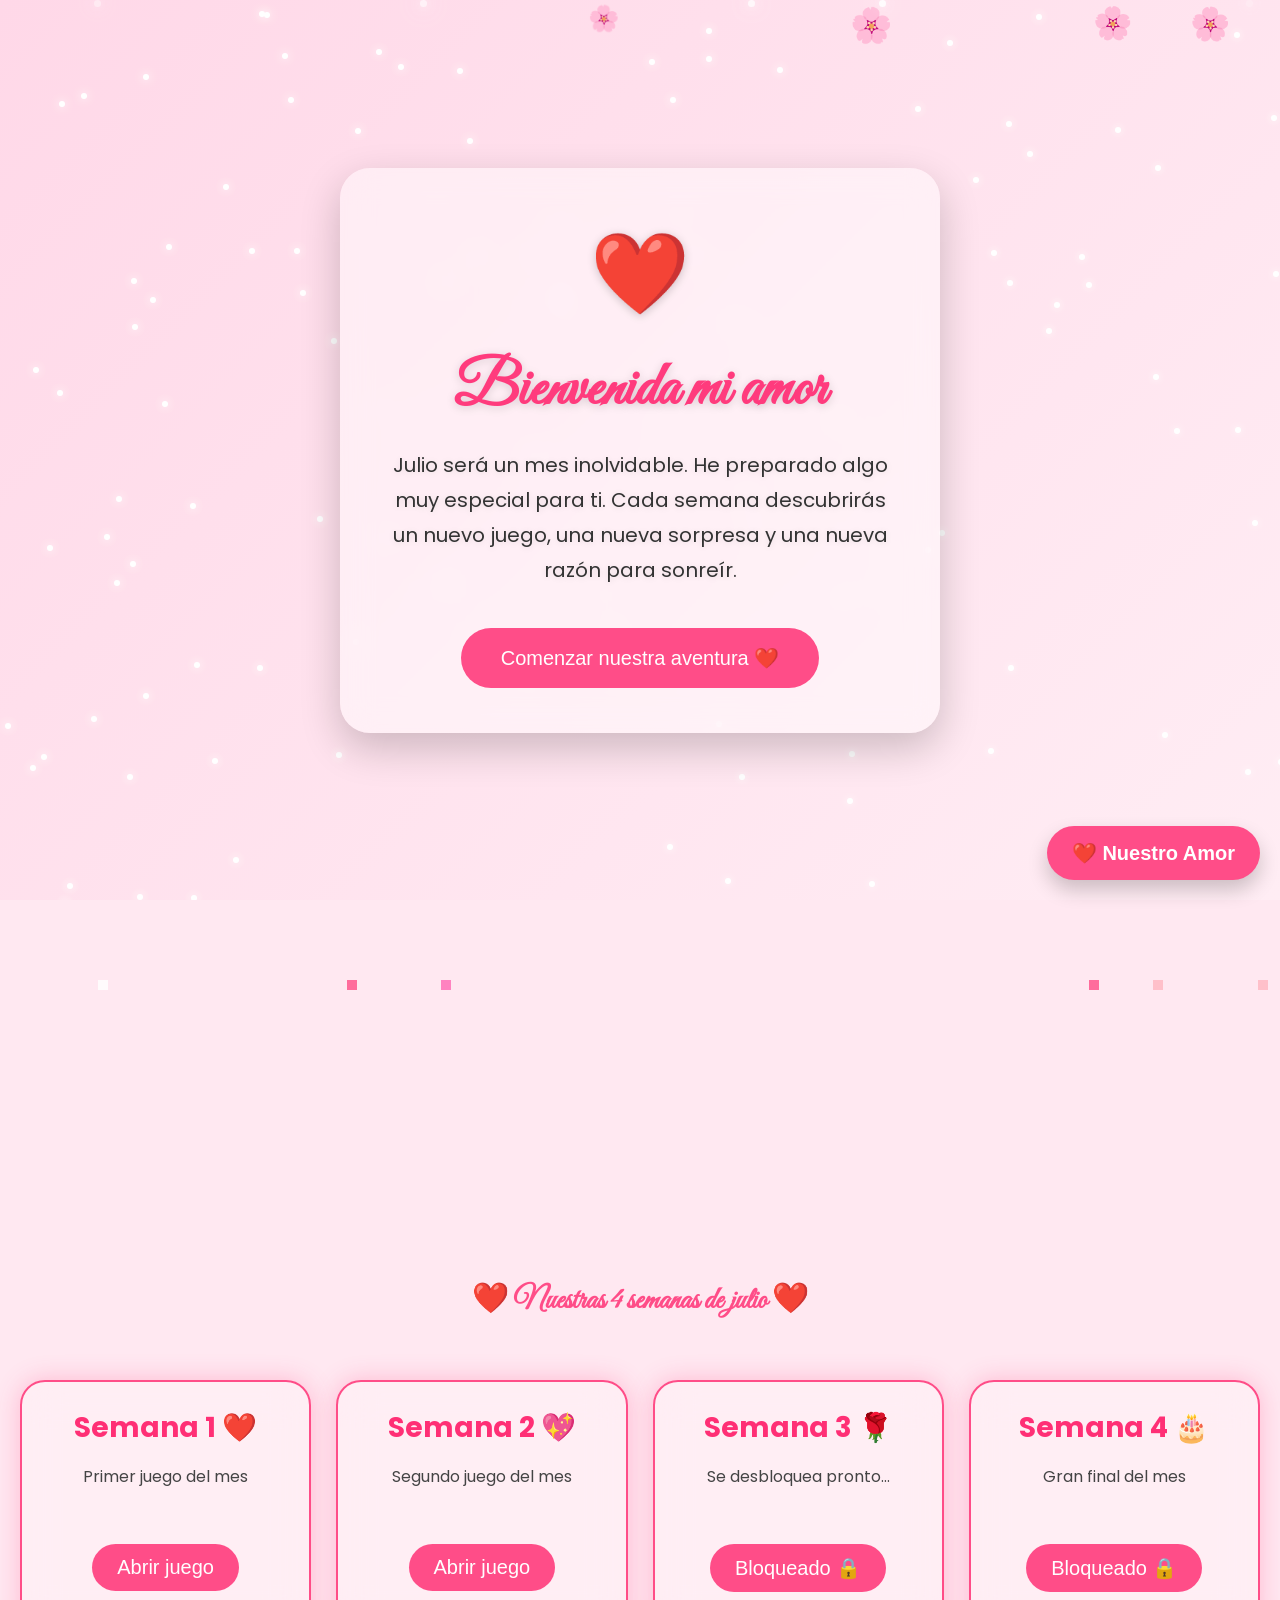
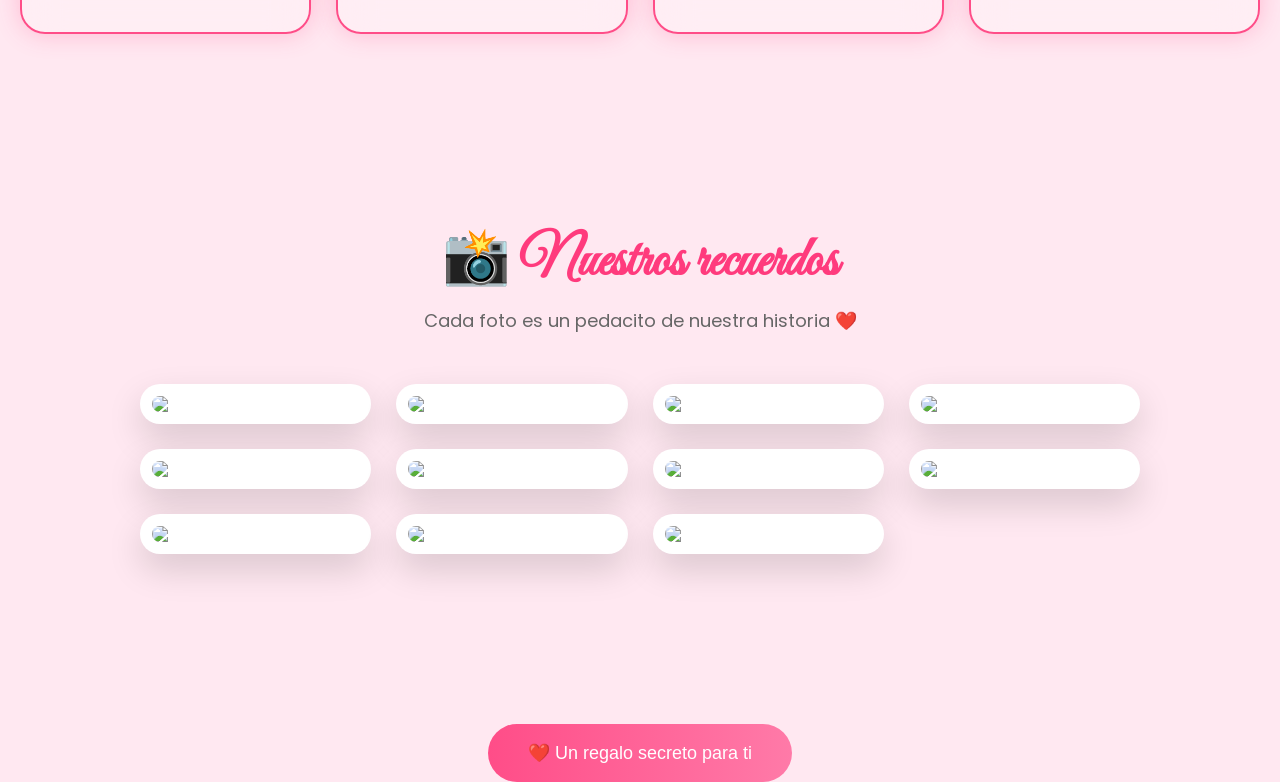
==== index.html @ 43de33d1 "Update index.html" ====
<!DOCTYPE html>
<html lang="es">

<head>

<meta charset="UTF-8">

<meta name="viewport" content="width=device-width, initial-scale=1.0">

<title>Julio ❤️</title>

<link rel="preconnect" href="https://fonts.googleapis.com">

<link href="https://fonts.googleapis.com/css2?family=Great+Vibes&family=Poppins:wght@300;400;600;700&display=swap" rel="stylesheet">

<link rel="stylesheet" href="style.css">

</head>

<body>

<audio id="music" preload="auto" loop>
    <source src="./Soloparati.mp3" type="audio/mpeg">
</audio>

<div id="welcome">
<div id="background">
    <div class="gradient"></div>
    <div id="stars"></div>
    <div id="petals"></div>
    <div id="sparkles"></div>
</div>

<div class="glass">

<h1>❤️</h1>

<h2>Bienvenida mi amor</h2>

<p>

Julio será un mes inolvidable.

He preparado algo muy especial para ti.

Cada semana descubrirás un nuevo juego,

una nueva sorpresa

y una nueva razón para sonreír.

</p>

<button id="start">

Comenzar nuestra aventura ❤️

</button>

</div>

</div>

<div id="main">

<div id="particles"></div>

<h1 class="title">
    <BR>&nbsp</BR>
    <BR>&nbsp</BR>

Julio,

el mes de la mujer que más amo ❤️

</h1>

<p class="subtitle">

<!-- CONTADOR -->
<section id="countdown-section">

    <h2 class="count-title">
        Falta muy poco para celebrar el día
        en que nació el amor de mi vida ❤️
    </h2>

    <div id="countdown">

        <div class="time-card">
            <span id="days">00</span>
            <small>Días</small>
        </div>

        <div class="time-card">
            <span id="hours">00</span>
            <small>Horas</small>
        </div>

        <div class="time-card">
            <span id="minutes">00</span>
            <small>Minutos</small>
        </div>

        <div class="time-card">
            <span id="seconds">00</span>
            <small>Segundos</small>
        </div>

    </div>

    <div class="progress-container">

        <div id="progress-bar"></div>

    </div>

    <p id="progress-text"></p>

    <h2 id="birthday-message"></h2>

</section>





Porque el universo fue más bonito

desde el día que llegaste a él.

</p>
<BR>&nbsp</BR>

<BR>&nbsp</BR>


</div>
<BR>&nbsp</BR>
    <BR>&nbsp</BR>
    <BR>&nbsp</BR>
    <BR>&nbsp</BR>
<BR>&nbsp</BR>
<BR>&nbsp</BR>

<section id="weeks">

<h2 class="section-title">❤️ Nuestras 4 semanas de julio ❤️</h2>

<div class="weeks-container">

<!-- Semana 1 -->
<div class="week-card unlocked" id="week1">

<h3>Semana 1 ❤️</h3>

<p>Primer juego del mes</p>

<button onclick="window.location.href='JUEGO1.HTML'">Abrir juego</button>

<div class="reward" id="reward1"></div>

</div>

<!-- Semana 2 -->
<div class="week-card unlocked" id="week2">

<h3>Semana 2 💖</h3>

<p>Segundo juego del mes</p>

<button onclick="window.location.href='JUEGO2.HTML'">Abrir juego</button>

<div class="reward" id="reward2"></div>

</div>

<!-- Semana 3 -->
<div class="week-card locked" id="week3">

<h3>Semana 3 🌹</h3>

<p>Se desbloquea pronto...</p>

<button disabled>Bloqueado 🔒</button>

<div class="reward" id="reward3"></div>

</div>

<!-- Semana 4 -->
<div class="week-card locked" id="week4">

<h3>Semana 4 🎂</h3>

<p>Gran final del mes</p>

<button disabled>Bloqueado 🔒</button>

<div class="reward" id="reward4"></div>

</div>

</div>

</section>

<section id="gallery">

    <h2 class="gallery-title">
        📸 Nuestros recuerdos
    </h2>

    <p class="gallery-subtitle">
        Cada foto es un pedacito de nuestra historia ❤️
    </p>

    <div class="gallery-grid">

        <div class="photo">
            <img src="https://github.com/aromq90-max/carta/blob/main/5.jpeg?raw=true">
        </div>

        <div class="photo">
            <img src="https://github.com/aromq90-max/carta/blob/main/4.jpeg?raw=true">
        </div>

        <div class="photo">
            <img src="https://github.com/aromq90-max/carta/blob/main/1.jpeg?raw=true">
        </div>

        <div class="photo">
            <img src="https://github.com/aromq90-max/carta/blob/main/3.jpeg?raw=true">
        </div>

        <div class="photo">
            <img src="https://github.com/aromq90-max/carta/blob/main/6.jpeg?raw=true">
        </div>

        <div class="photo">
            <img src="https://github.com/aromq90-max/carta/blob/main/7.jpeg?raw=true">
        </div>
        <div class="photo">
            <img src="https://github.com/aromq90-max/carta/blob/main/8.jpeg?raw=true">
        </div>
        <div class="photo">
            <img src="https://github.com/aromq90-max/carta/blob/main/9.jpeg?raw=true">
        </div>
        <div class="photo">
            <img src="https://github.com/aromq90-max/carta/blob/main/10.jpeg?raw=true">
        </div>
        <div class="photo">
            <img src="https://github.com/aromq90-max/carta/blob/main/11.jpeg?raw=true">
        </div>
        <div class="photo">
            <img src="https://github.com/aromq90-max/carta/blob/main/12.jpeg?raw=true">
        </div>

    </div>

</section>

<!-- BOTÓN SECRETO -->
<div id="secret-section">

    <button id="openReasons">
        ❤️ Un regalo secreto para ti
    </button>

</div>

<!-- PANEL OCULTO -->
<div id="reasons-panel">

    <div class="reasons-box">

        <h2>💖 25 razones por las que te amo</h2>

        <div id="reasons-list"></div>

        <button id="closeReasons">Cerrar ❤️</button>

    </div>

</div>


<script src="script.js"></script>

<canvas id="fireworks"></canvas>
<div id="confetti-container"></div>

<button id="secret-btn">❤️ Nuestro Amor</button>

<!-- ELEMENTOS SECRETOS -->
<div id="magic-layer"></div>

<div id="secret-message"></div>


</body>

<script src="countdown.js"></script>
<script src="effects.js"></script>
<script src="letter.js"></script>
<script src="reasons.js"></script>
<script src="fireworks.js"></script>
<script src="confetti.js"></script>
<script src="magic.js"></script>

</html>
---- style.css ----
*{

margin:0;

padding:0;

box-sizing:border-box;

}

body{

background:linear-gradient(135deg,#ffdde8,#fff6fa);

font-family:Poppins,sans-serif;

overflow:hidden;

height:100vh;

}

#welcome{

position:absolute;

width:100%;

height:100%;

display:flex;

justify-content:center;

align-items:center;

background:linear-gradient(135deg,#ff8fb7,#ffc6da);

transition:1.5s;

z-index:999;

}

.glass{

width:600px;

max-width:90%;

padding:45px;

border-radius:30px;

background:rgba(255,255,255,.45);

backdrop-filter:blur(15px);

text-align:center;

box-shadow:0 15px 40px rgba(0,0,0,.2);

}

.glass h1{
    font-size:80px;
    color:#ff3b7d;
    text-shadow: 0 2px 10px rgba(0,0,0,.2);
}

.glass h2{
    font-family:Great Vibes;
    font-size:60px;
    color:#ff3b7d;
    margin:20px;
    text-shadow: 0 2px 10px rgba(0,0,0,.15);
}

.glass p{
    font-size:20px;
    color:#333;
    line-height:35px;
    text-shadow: 0 1px 6px rgba(0,0,0,.1);
}

button{

margin-top:40px;

padding:18px 40px;

border:none;

border-radius:50px;

font-size:20px;

background:#ff4d88;

color:white;

cursor:pointer;

transition:.4s;

}

button:hover{

transform:scale(1.05);

background:#ff1f6b;

}

#main{

opacity:0;

transition:2s;

height:100vh;

display:flex;

justify-content:center;

align-items:center;

flex-direction:column;

}

.title{

font-family:Great Vibes;

font-size:80px;

color:#ff3b7d;

text-align:center;

}

.subtitle{

margin-top:25px;

font-size:24px;

color:#555;

text-align:center;

}

.heart{

position:absolute;

font-size:25px;

animation:float linear infinite;

opacity:.7;

}

@keyframes float{

0%{

transform:translateY(100vh);

}

100%{

transform:translateY(-120vh);

}

}

/*=========================
      CONTADOR
==========================*/

#countdown-section{

margin-top:60px;

display:flex;

flex-direction:column;

align-items:center;

}

.count-title{

font-size:26px;

margin-bottom:35px;

color:#ff4d88;

text-align:center;

}

#countdown{

display:flex;

gap:20px;

flex-wrap:wrap;

justify-content:center;

}

.time-card{

width:150px;

height:150px;

background:rgba(255,255,255,.45);

backdrop-filter:blur(15px);

border-radius:25px;

display:flex;

flex-direction:column;

justify-content:center;

align-items:center;

box-shadow:0 15px 35px rgba(0,0,0,.15);

transition:.4s;

}

.time-card:hover{

transform:translateY(-8px);

}

.time-card span{

font-size:55px;

font-weight:bold;

color:#ff3b7d;

}

.time-card small{

font-size:22px;

margin-top:10px;

color:#555;

}

.progress-container{

margin-top:45px;

width:80%;

max-width:650px;

height:22px;

background:#ffd6e5;

border-radius:50px;

overflow:hidden;

}

#progress-bar{

width:0%;

height:100%;

background:linear-gradient(90deg,#ff4d88,#ff8ab6);

transition:1s;

}

#progress-text{

margin-top:20px;

font-size:18px;

color:#555;

text-align:center;

}

#birthday-message{

margin-top:40px;

font-family:"Great Vibes",cursive;

font-size:65px;

color:#ff3b7d;

text-align:center;

animation:pulse 2s infinite;

display:none;

}

@keyframes pulse{

0%{

transform:scale(1);

}

50%{

transform:scale(1.05);

}

100%{

transform:scale(1);

}

}

/*==========================
      FONDO ANIMADO
==========================*/

/*==========================
FONDO ANIMADO
==========================*/

body{
    margin:0;
    overflow-x:hidden;
    overflow-y:auto;
    background:#ffe8f1;
}

#background{

position:fixed;

top:0;
left:0;

width:100%;
height:100%;

z-index:-1;

overflow:hidden;

background:linear-gradient(
135deg,
#ffd8e8,
#fff4f8,
#ffe1ec,
#fff8fb
);

background-size:400% 400%;

animation:fondo 18s ease infinite;

}

@keyframes fondo{

0%{background-position:0% 50%;}

50%{background-position:100% 50%;}

100%{background-position:0% 50%;}

}

/*==========================
        ESTRELLAS
==========================*/

.star{

position:absolute;

width:6px;
height:6px;

background:white;

border-radius:50%;

box-shadow:

0 0 8px white,

0 0 20px white;

animation:twinkle 2s infinite alternate;

}

@keyframes twinkle{

0%{

opacity:.2;

transform:scale(.5);

}

100%{

opacity:1;

transform:scale(1.5);

}

}
/*==========================
      PÉTALOS
==========================*/

.petal{

position:absolute;

font-size:26px;

pointer-events:none;

animation-name:fall;

animation-timing-function:linear;

}

@keyframes fall{

0%{

transform:translateY(-10vh) rotate(0deg);

opacity:1;

}

100%{

transform:translateY(110vh) rotate(360deg);

opacity:.4;

}

}

/*==========================
      PARTÍCULAS
==========================*/

.spark{

position:absolute;

width:7px;

height:7px;

background:white;

border-radius:50%;

box-shadow:

0 0 10px white,

0 0 25px white,

0 0 40px pink;

opacity:.7;

}

/*==========================
      SEMANAS
==========================*/

.section-title{

text-align:center;

font-size:40px;

margin-top:80px;

color:#ff3b7d;

font-family:"Great Vibes",cursive;

}

.weeks-container{

display:grid;

grid-template-columns:repeat(auto-fit,minmax(250px,1fr));

gap:25px;

margin-top:40px;

padding:20px;

}

.week-card{

background:rgba(255,255,255,.25);

backdrop-filter:blur(20px);

border-radius:25px;

padding:25px;

text-align:center;

box-shadow:0 15px 35px rgba(0,0,0,.15);

transition:.4s;

position:relative;

overflow:hidden;

}

.week-card:hover{

transform:translateY(-10px) scale(1.03);

}

.week-card h3{

color:#ff2f75;

font-size:28px;

}

.week-card p{

color:#444;

margin:15px 0;

}

.week-card button{

padding:12px 25px;

border:none;

border-radius:30px;

background:#ff4d88;

color:white;

cursor:pointer;

transition:.3s;

}

.week-card button:hover{

background:#ff1f6b;

transform:scale(1.05);

}

.week-card.locked{

opacity:.5;

filter:blur(1px);

}

.week-card.unlocked{

border:2px solid #ff4d88;

box-shadow:0 0 25px rgba(255,77,136,.3);

}

.reward{

margin-top:15px;

font-weight:bold;

color:#d63384;

font-size:18px;

}

#letter-section{

margin-top:80px;

text-align:center;

}

.section-title{

font-size:30px;

color:#ff4d88;

margin-bottom:30px;

}

#envelope{

width:220px;

height:150px;

margin:auto;

background:#ff4d88;

border-radius:15px;

position:relative;

cursor:pointer;

transition:.4s;

box-shadow:0 15px 30px rgba(0,0,0,.2);

}

#envelope:hover{

transform:scale(1.05);

}

#envelope .front{

position:absolute;

width:100%;

height:100%;

display:flex;

justify-content:center;

align-items:center;

color:white;

font-size:18px;

}

#letter{

display:none;

margin-top:30px;

padding:30px;

max-width:700px;

margin-left:auto;

margin-right:auto;

background:rgba(255,255,255,.7);

backdrop-filter:blur(10px);

border-radius:20px;

box-shadow:0 10px 30px rgba(0,0,0,.15);

font-size:20px;

line-height:1.8;

color:#444;

text-align:left;

}
/* =========================
      GALERÍA ROMÁNTICA
========================= */

#gallery{

margin-top:120px;

text-align:center;

padding:50px 20px;

}

.gallery-title{

font-size:55px;

font-family:"Great Vibes",cursive;

color:#ff3b7d;

}

.gallery-subtitle{

margin-top:10px;

font-size:18px;

color:#666;

}

.gallery-grid{

margin-top:50px;

display:grid;

grid-template-columns:repeat(auto-fit,minmax(200px,1fr));

gap:25px;

max-width:1000px;

margin-left:auto;

margin-right:auto;

}

.photo{

background:white;

padding:12px;

border-radius:20px;

box-shadow:0 15px 35px rgba(0,0,0,.15);

transition:0.4s;

cursor:pointer;

position:relative;

}

.photo img{

width:100%;

border-radius:15px;

display:block;

}

.photo:hover{

transform:scale(1.05) rotate(-1deg);

box-shadow:0 20px 50px rgba(255,59,125,.3);

}
/*=========================
   BOTÓN SECRETO
==========================*/

#secret-section{
    margin-top:80px;
    display:flex;
    justify-content:center;
}

#openReasons{
    background:linear-gradient(90deg,#ff4d88,#ff7aa8);
    font-size:18px;
}

/*=========================
   PANEL OCULTO
==========================*/

#reasons-panel{
    position:fixed;
    top:0;
    left:0;
    width:100%;
    height:100%;
    background:rgba(0,0,0,.7);
    display:none;
    justify-content:center;
    align-items:center;
    z-index:9999;
}

.reasons-box{
    width:90%;
    max-width:700px;
    max-height:80vh;
    overflow-y:auto;
    background:white;
    border-radius:25px;
    padding:30px;
    text-align:center;
    box-shadow:0 20px 50px rgba(0,0,0,.3);
}

.reasons-box h2{
    color:#ff4d88;
    margin-bottom:20px;
}

#reasons-list{
    text-align:left;
    font-size:16px;
    line-height:28px;
    color:#555;
    padding:10px;
}

#closeReasons{
    margin-top:20px;
}
/*=========================
   FUEGOS ARTIFICIALES
==========================*/

canvas#fireworks{
    position:fixed;
    top:0;
    left:0;
    width:100%;
    height:100%;
    pointer-events:none;
    z-index:9999;
    display:none;
}

#confetti-container{
    position:fixed;
    top:0;
    left:0;
    width:100%;
    height:100%;
    pointer-events:none;
    overflow:hidden;
    z-index:9998;
}

.confetti{
    position:absolute;
    width:10px;
    height:10px;
    opacity:0.8;
    animation:fall linear forwards;
}

@keyframes fall{
    0%{
        transform:translateY(-10vh) rotate(0deg);
    }
    100%{
        transform:translateY(110vh) rotate(720deg);
    }
}

/* =========================
   CAPA DE MAGIA
========================= */

#magic-layer{
    position:fixed;
    top:0;
    left:0;
    width:100%;
    height:100%;
    pointer-events:none;
    z-index:9999;
}

/* Rosas / partículas secretas */
.magic-item{
    position:absolute;
    font-size:24px;
    animation:fadeUp 4s linear forwards;
    opacity:0;
}

@keyframes fadeUp{
    0%{
        transform:translateY(0) scale(0.5);
        opacity:0;
    }
    20%{
        opacity:1;
    }
    100%{
        transform:translateY(-150px) scale(1.2);
        opacity:0;
    }
}

/* Mensaje secreto */
#secret-message{
    position:fixed;
    bottom:40px;
    left:50%;
    transform:translateX(-50%);
    background:rgba(255,255,255,0.3);
    backdrop-filter:blur(12px);
    padding:15px 25px;
    border-radius:20px;
    color:#ff3b7d;
    font-size:18px;
    display:none;
    z-index:10000;
    animation:fadeMsg 3s ease;
}

@keyframes fadeMsg{
    0%{opacity:0; transform:translateX(-50%) translateY(20px);}
    20%{opacity:1;}
    80%{opacity:1;}
    100%{opacity:0;}
}

/* =========================
   FUEGOS ARTIFICIALES
========================= */

#fireworks{
position:fixed;
top:0;
left:0;
width:100%;
height:100%;
pointer-events:none;
z-index:9999;
}

/* CONFETI */

.confetti{
position:fixed;
width:10px;
height:10px;
background:#ff4d88;
top:-10px;
animation:fall linear forwards;
opacity:.8;
}

@keyframes fall{
to{
transform:translateY(110vh) rotate(720deg);
}
}

/* BOTÓN SECRETO */

#secret-btn{
position:fixed;
bottom:20px;
right:20px;
padding:15px 25px;
border-radius:50px;
border:none;
background:#ff4d88;
color:white;
font-weight:bold;
cursor:pointer;
box-shadow:0 10px 20px rgba(0,0,0,.2);
transition:.3s;
z-index:9999;
}

#secret-btn:hover{
transform:scale(1.1);
}
}

/* BOTÓN SECRETO */

#secret-btn{
position:fixed;
bottom:20px;
right:20px;
padding:15px 25px;
border-radius:50px;
border:none;
background:#ff4d88;
color:white;
font-weight:bold;
cursor:pointer;
box-shadow:0 10px 20px rgba(0,0,0,.2);
transition:.3s;
z-index:9999;
}

#secret-btn:hover{
transform:scale(1.1);
}
#openBtn{
    padding:18px 35px;
    border:none;
    border-radius:50px;
    background:linear-gradient(90deg,#ff4d88,#ff8ab6);
    color:white;
    font-size:20px;
    cursor:pointer;
    transition:.3s;
    margin:20px auto;
    display:block;
    box-shadow:0 10px 25px rgba(255,77,136,.3);
}

#openBtn:hover{
    transform:scale(1.05);
}


}
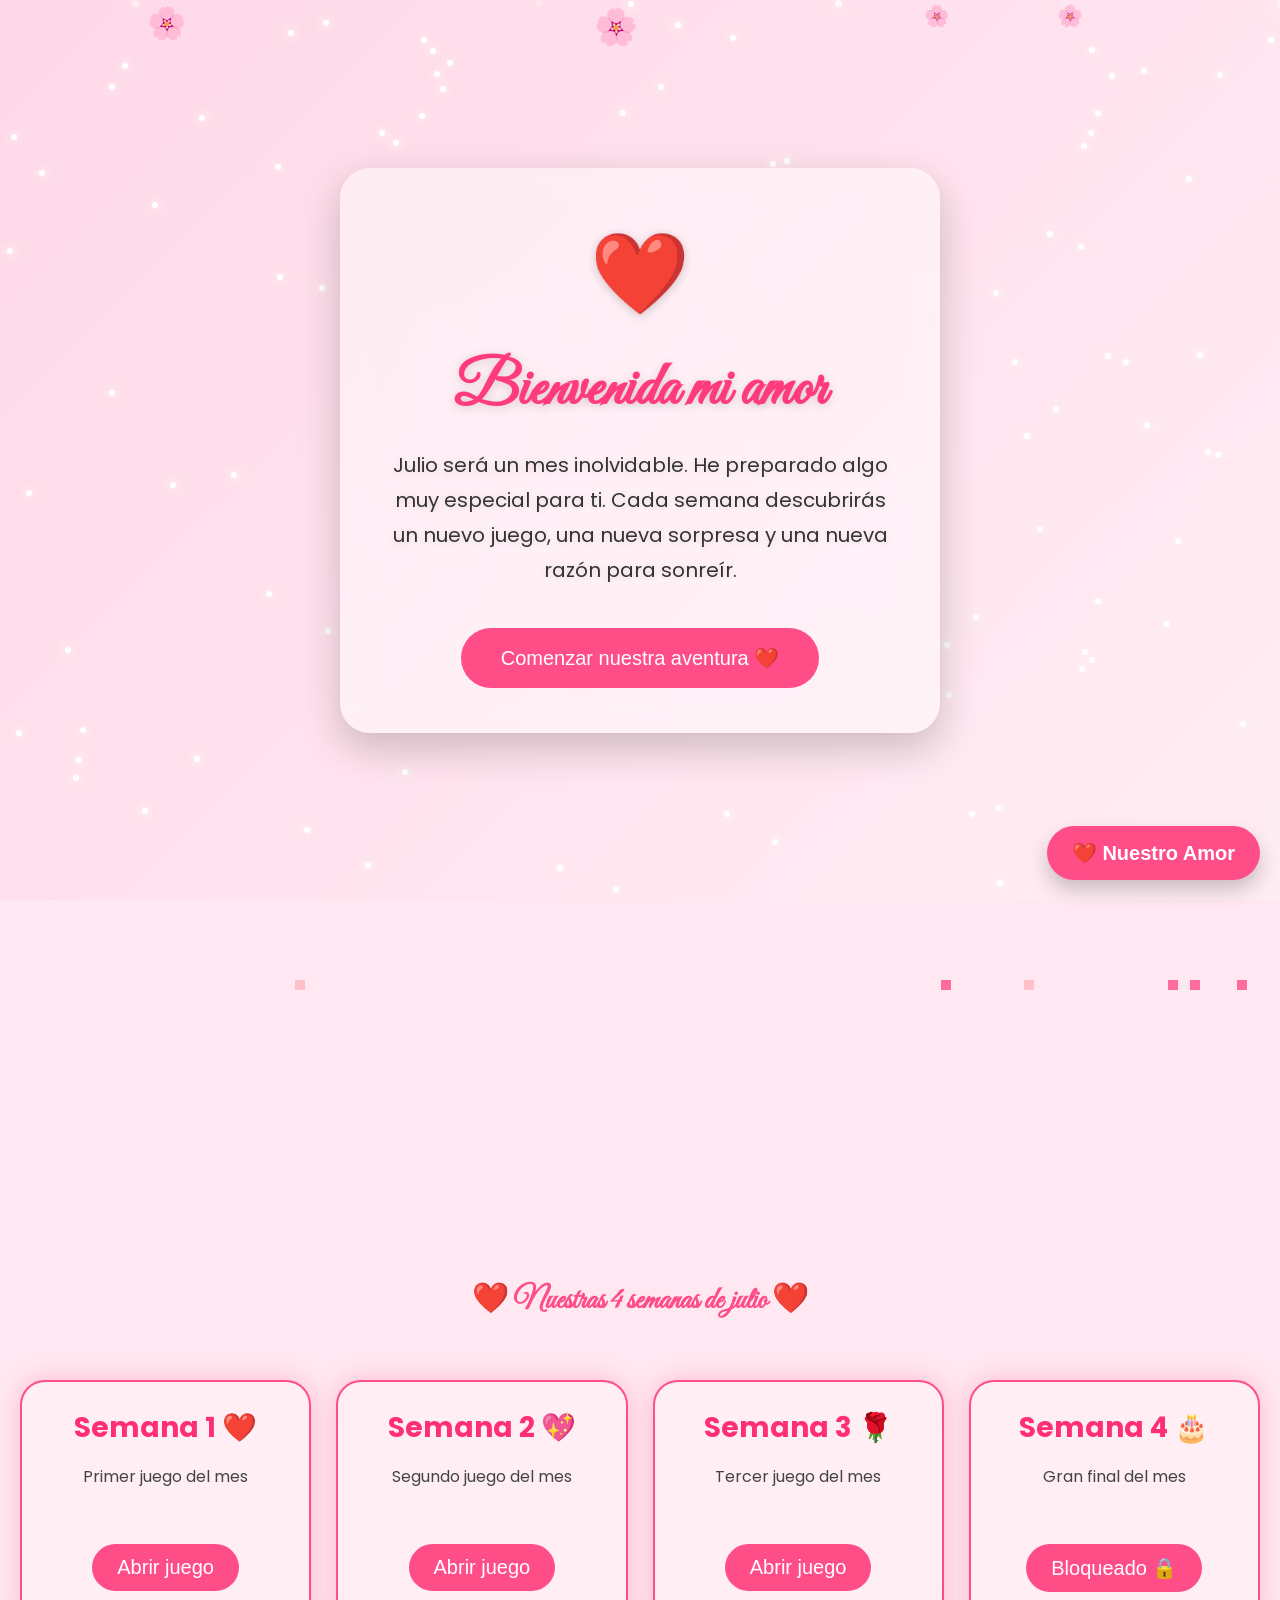
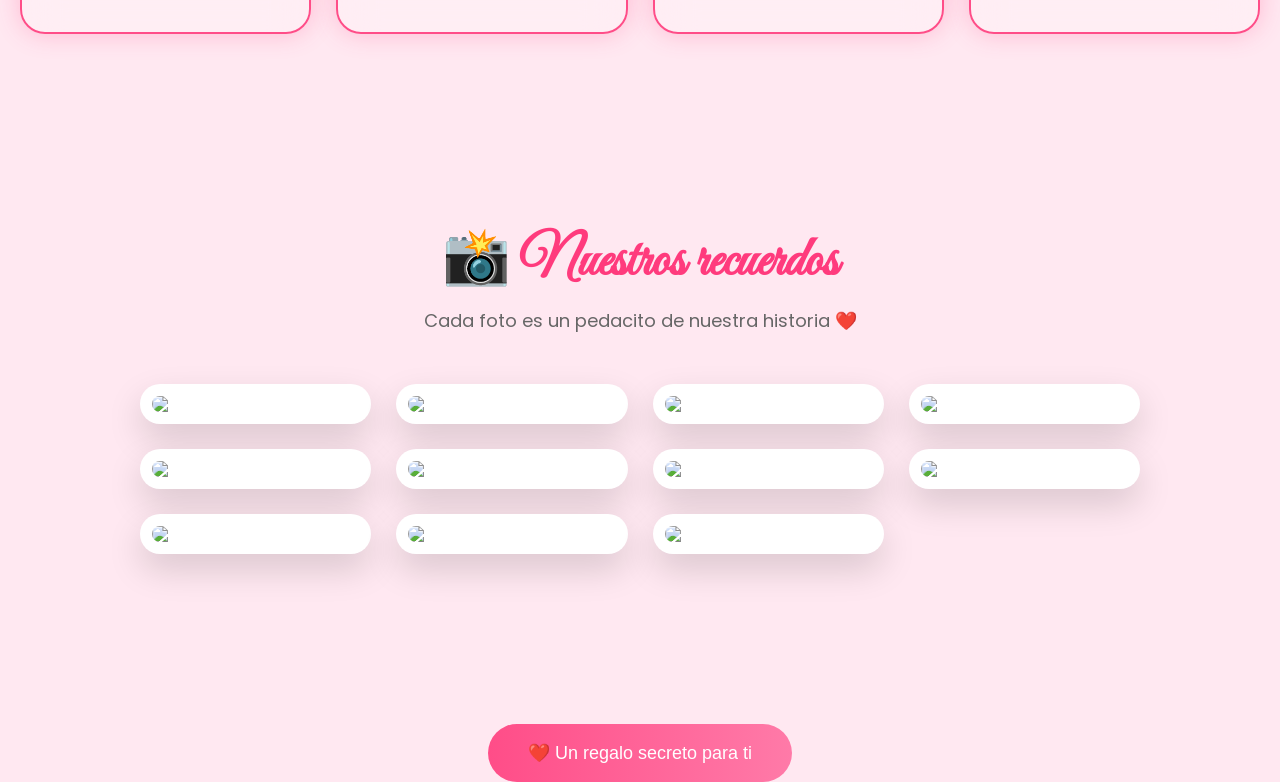
==== commit 40013e98: "Fix HTML encoding issues in index.html" ====
--- a/index.html
+++ b/index.html
@@ -180,9 +180,9 @@
 
 <h3>Semana 3 🌹</h3>
 
-<p>Se desbloquea pronto...</p>
-
-<button disabled>Bloqueado 🔒</button>
+<p>Tercer juego del mes</p>
+
+<button onclick="window.location.href='JUEGO3/index.HTML'">Abrir juego</button>
 
 <div class="reward" id="reward3"></div>
 
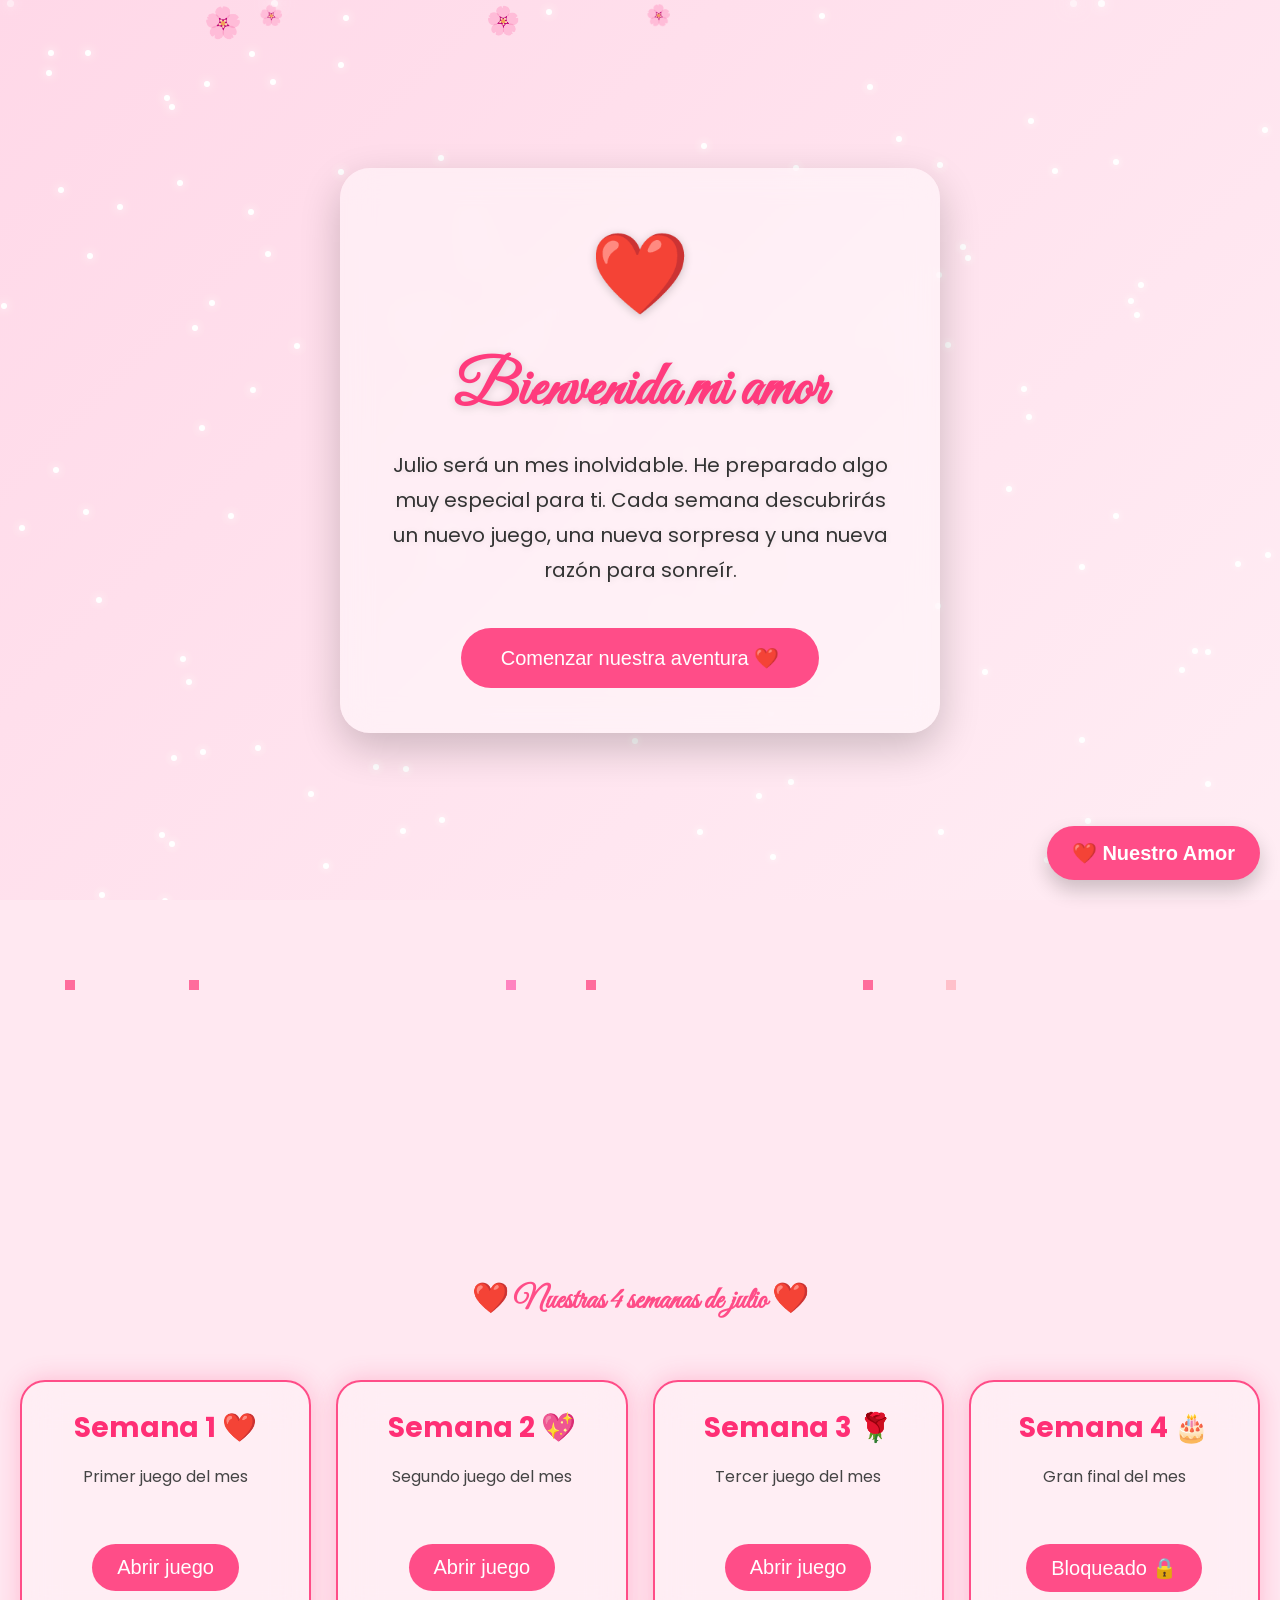
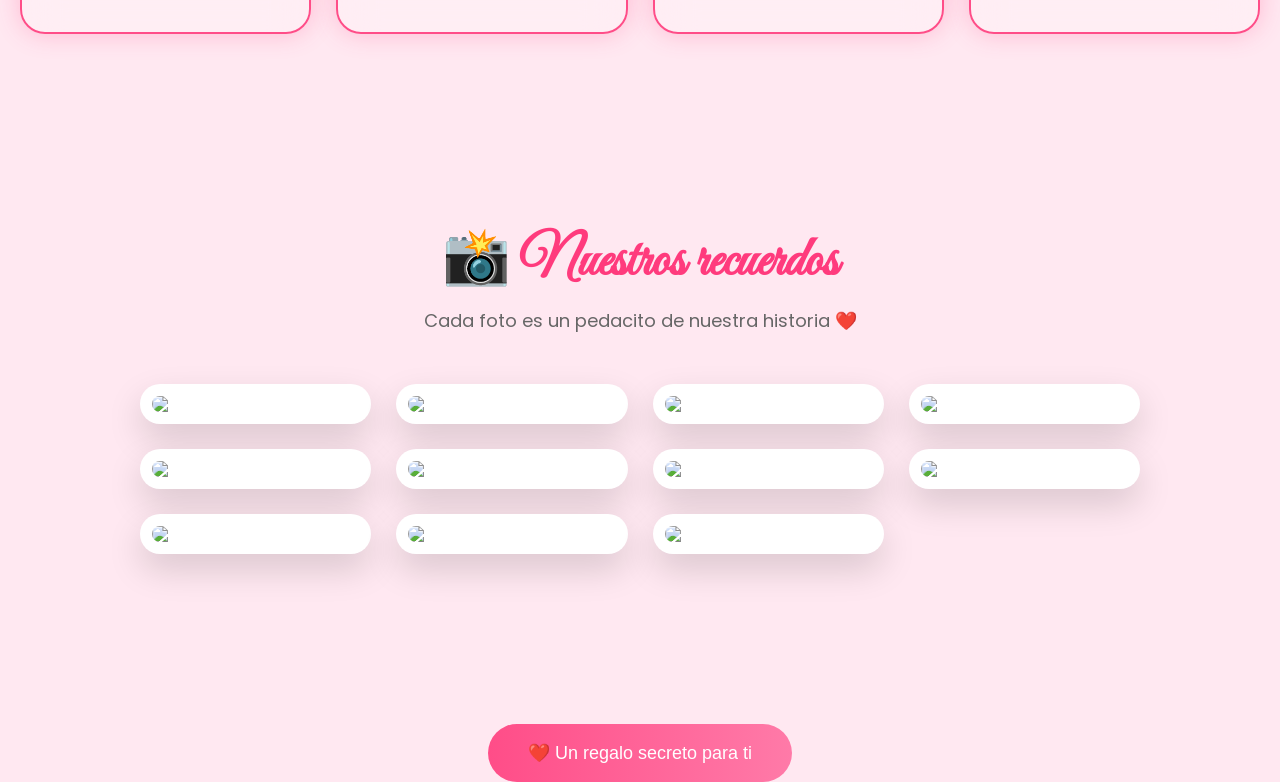
==== commit 140b4429: "Update index.html" ====
--- a/index.html
+++ b/index.html
@@ -182,7 +182,7 @@
 
 <p>Tercer juego del mes</p>
 
-<button onclick="window.location.href='JUEGO3/index.HTML'">Abrir juego</button>
+<button onclick="window.location.href='juego3/index.HTML'">Abrir juego</button>
 
 <div class="reward" id="reward3"></div>
 
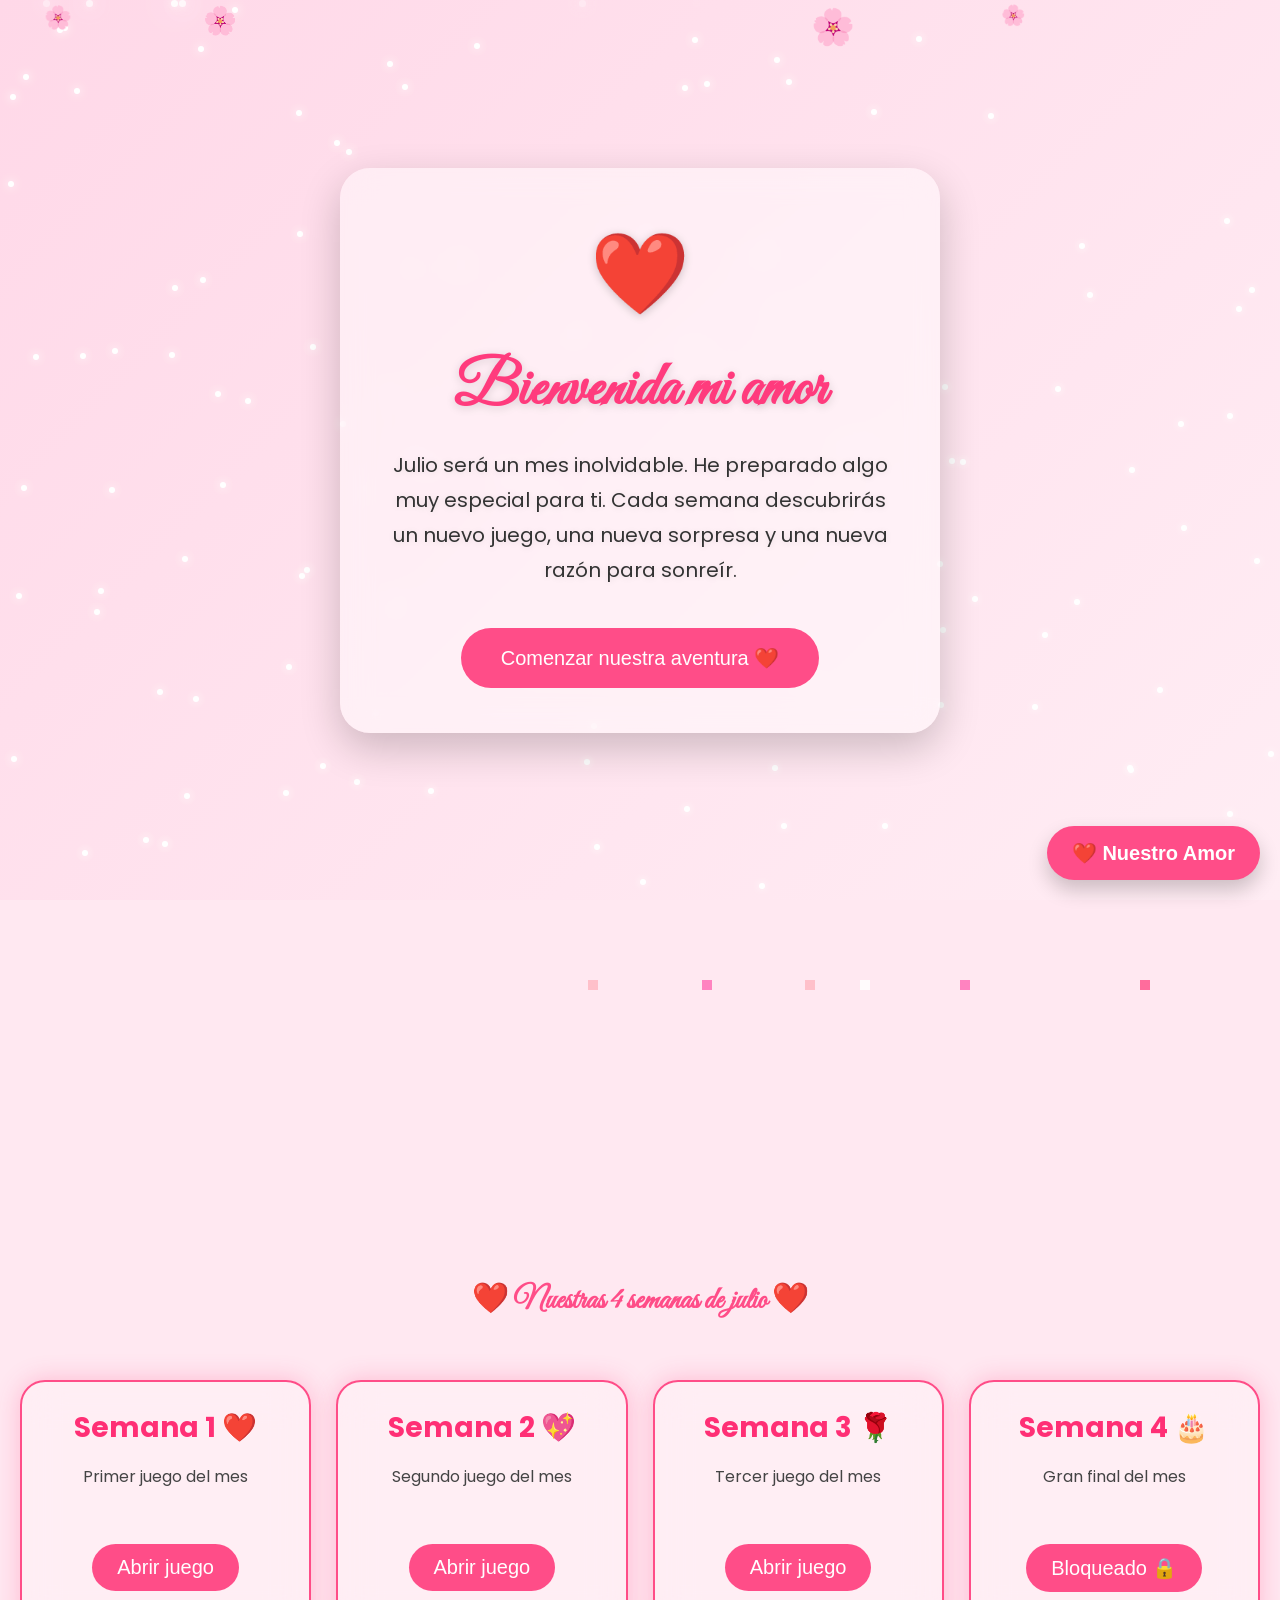
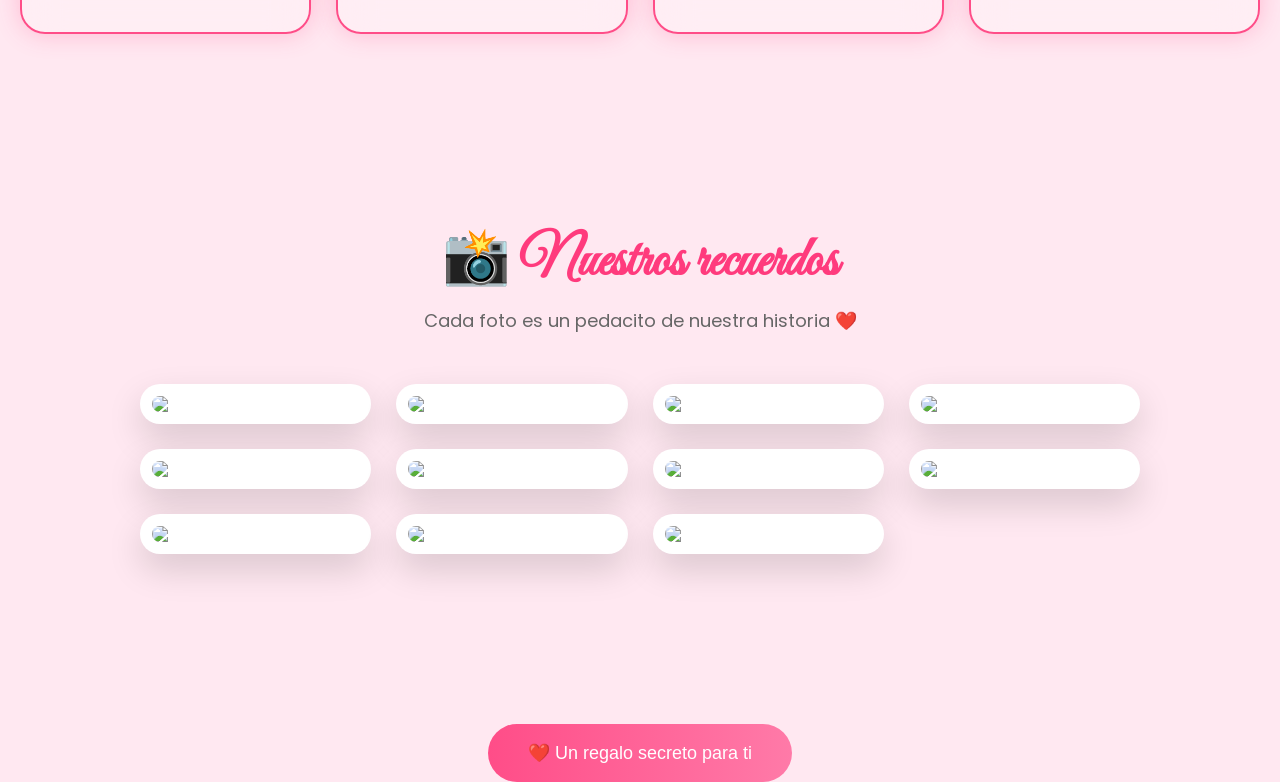
==== commit a203bc3e: "Update index.html" ====
--- a/index.html
+++ b/index.html
@@ -176,7 +176,7 @@
 </div>
 
 <!-- Semana 3 -->
-<div class="week-card locked" id="week3">
+<div class="week-card unlocked" id="week3">
 
 <h3>Semana 3 🌹</h3>
 
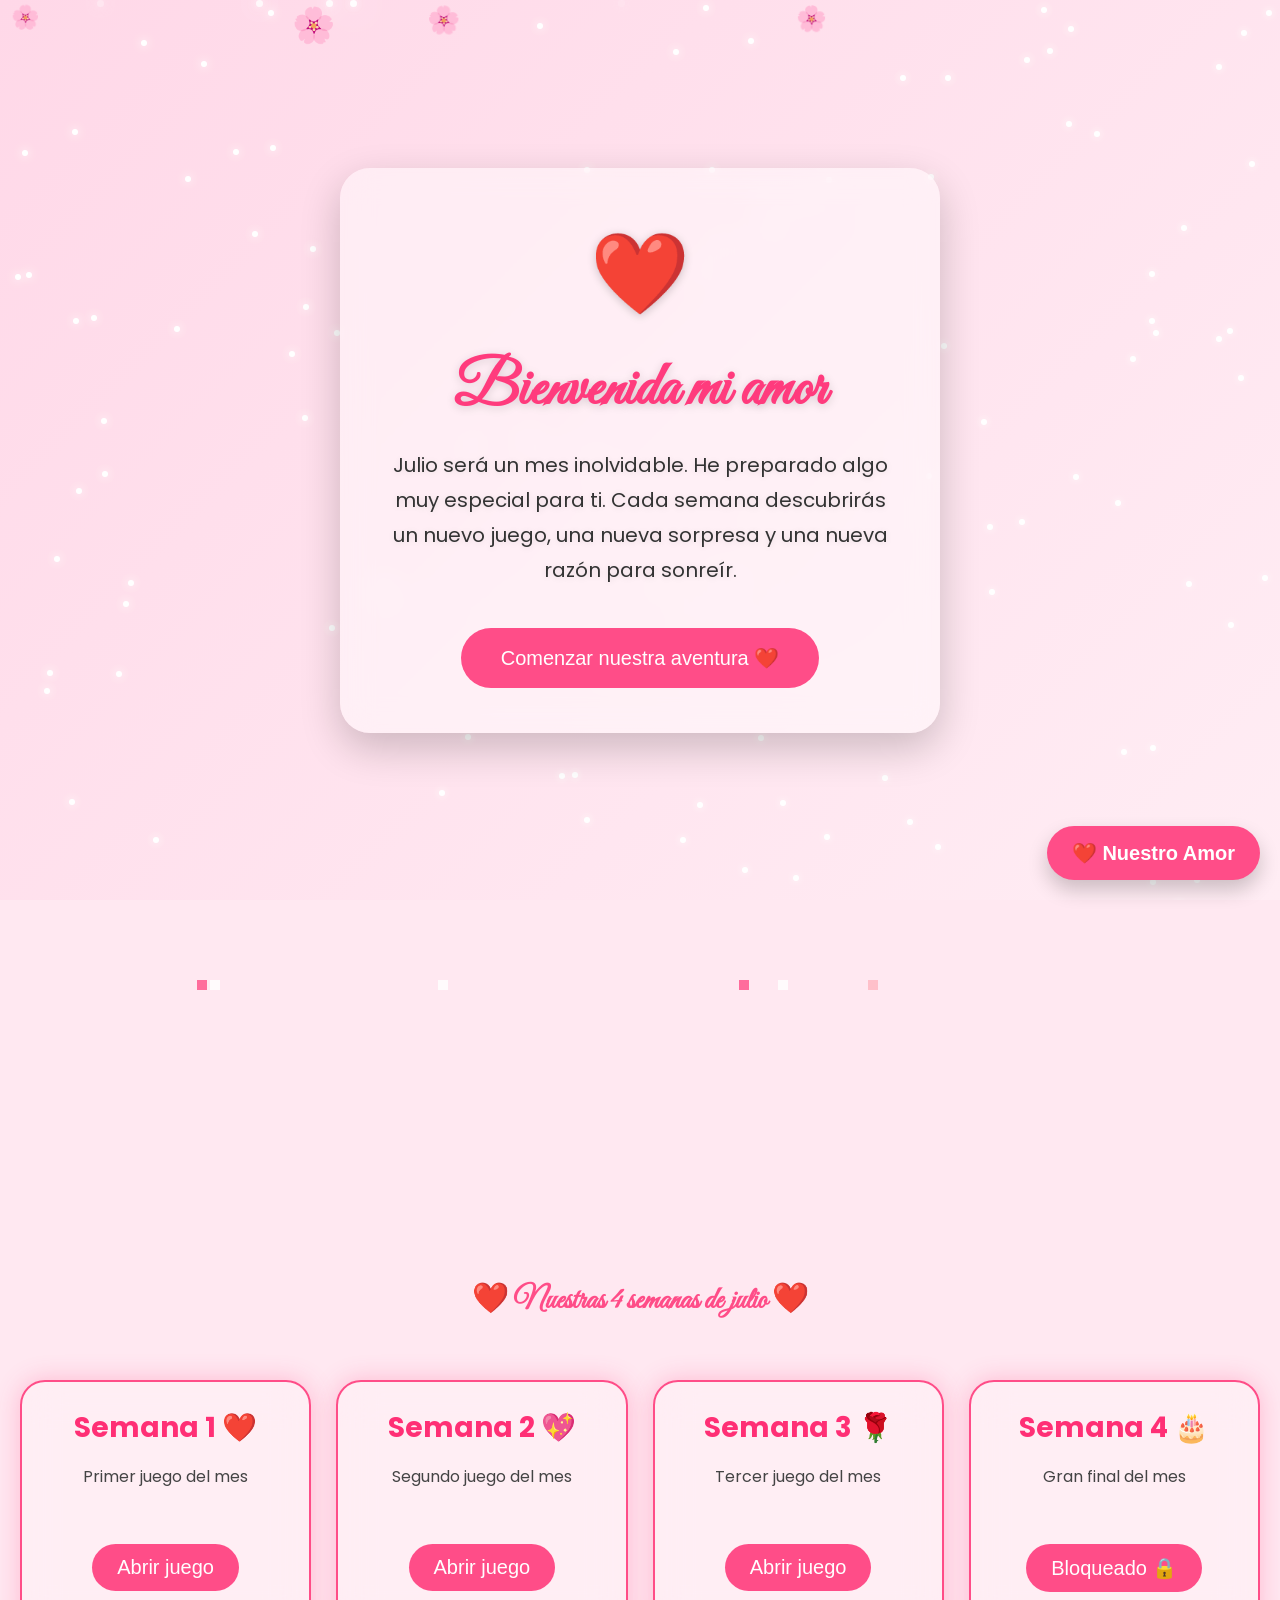
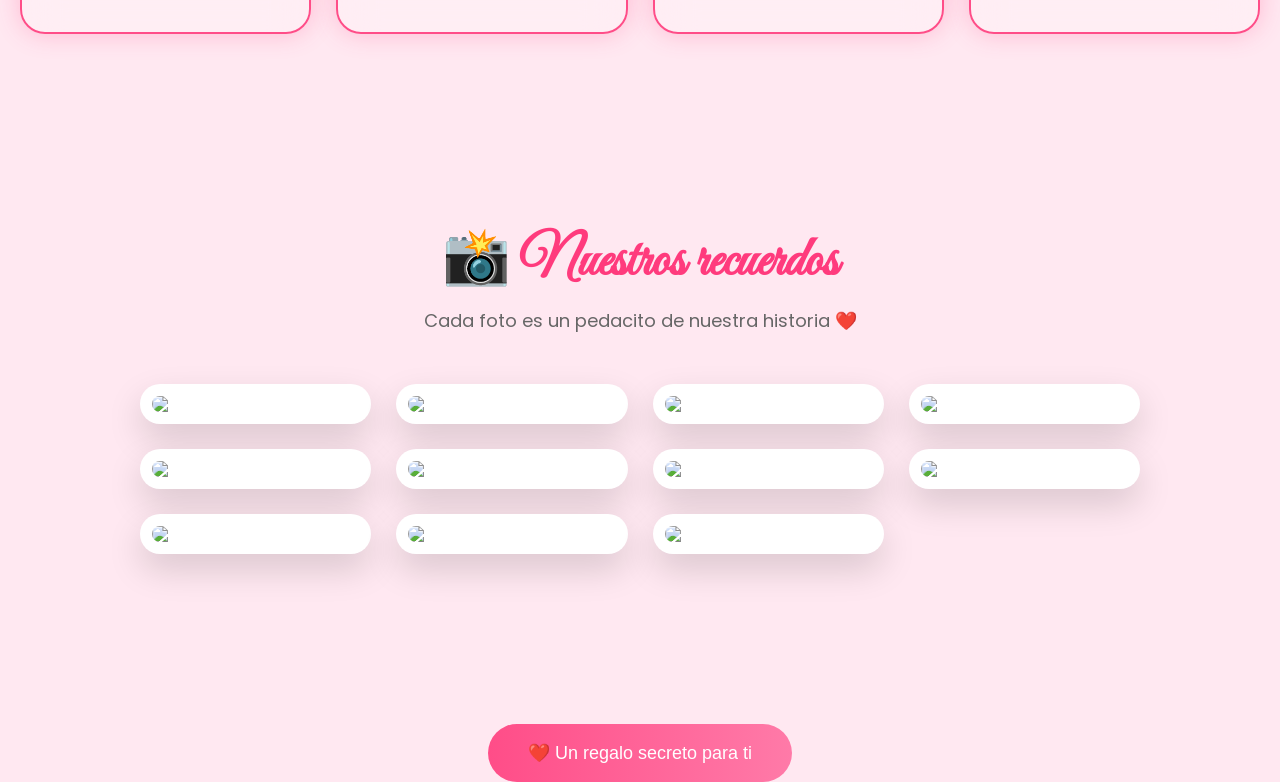
==== commit 275569da: "Update index.html" ====
--- a/index.html
+++ b/index.html
@@ -182,7 +182,7 @@
 
 <p>Tercer juego del mes</p>
 
-<button onclick="window.location.href='juego3/index.HTML'">Abrir juego</button>
+<button onclick="window.location.href='/juego3/index.HTML'">Abrir juego</button>
 
 <div class="reward" id="reward3"></div>
 
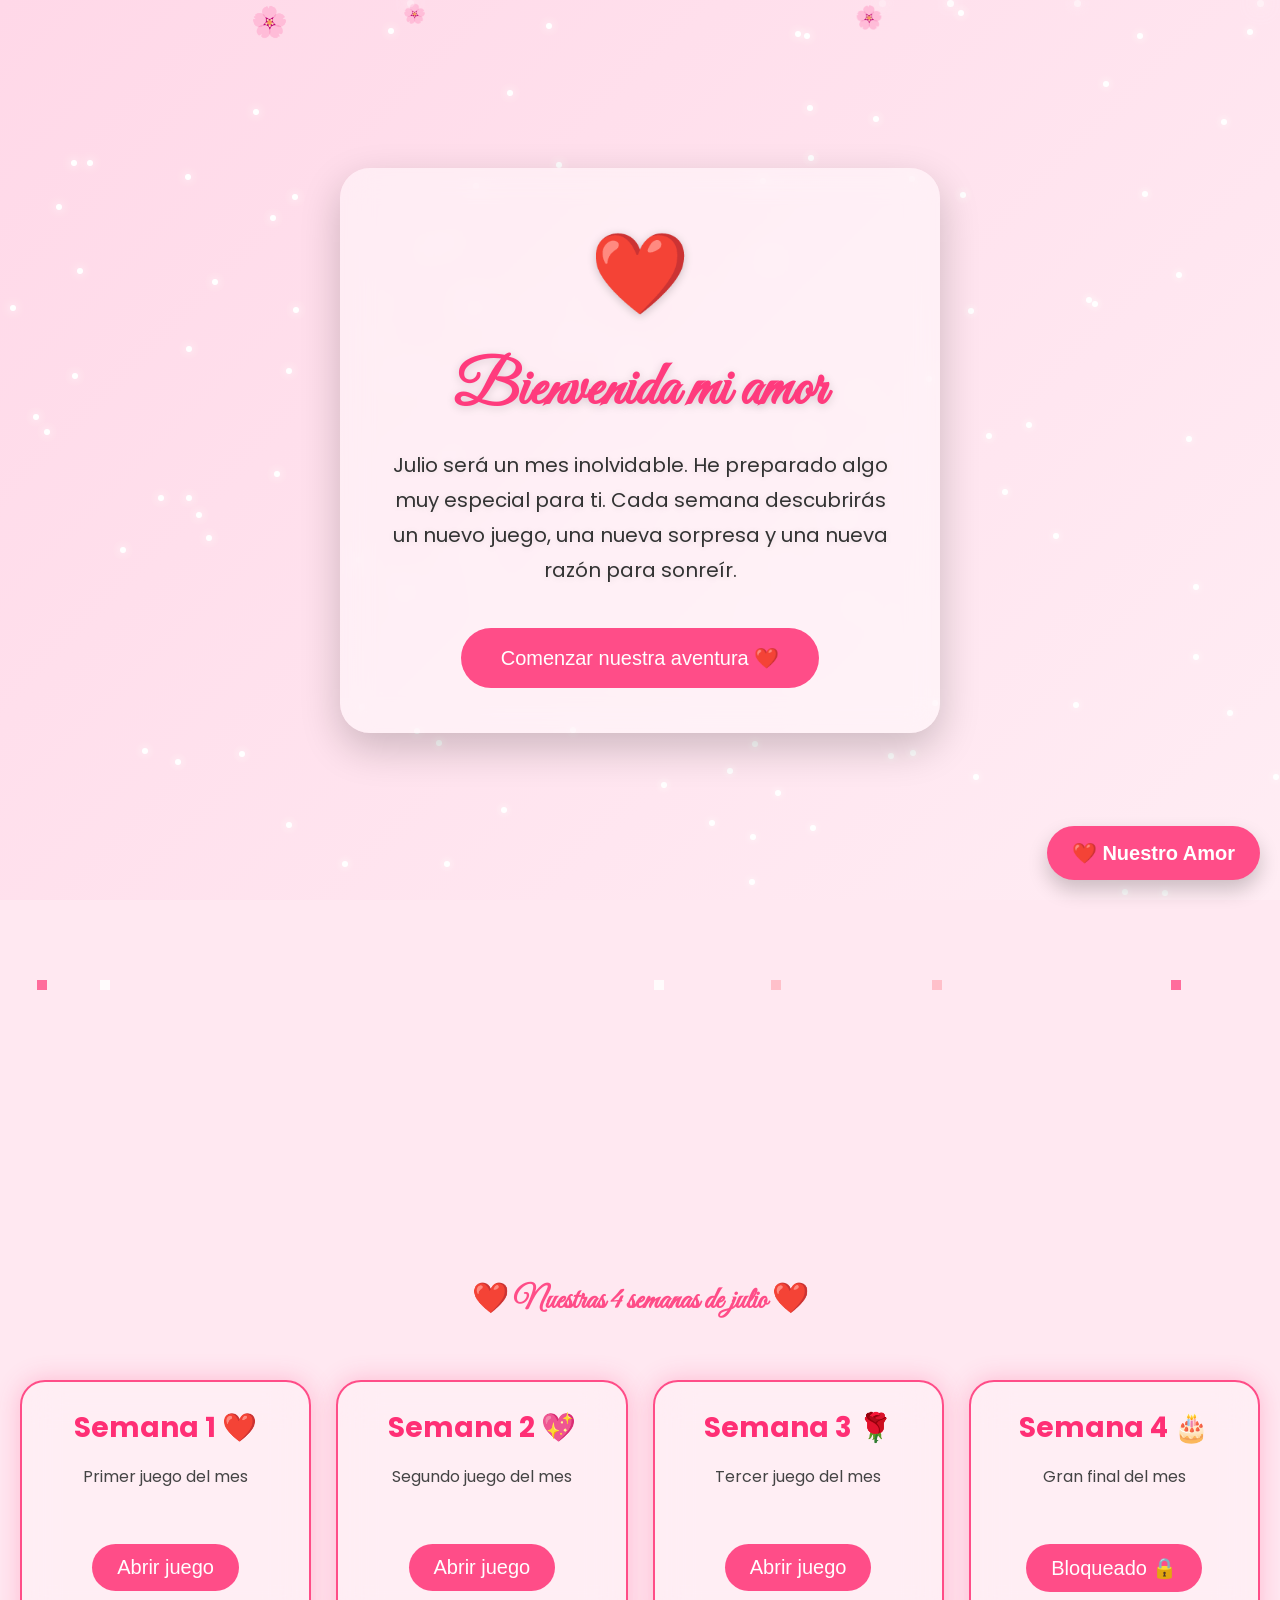
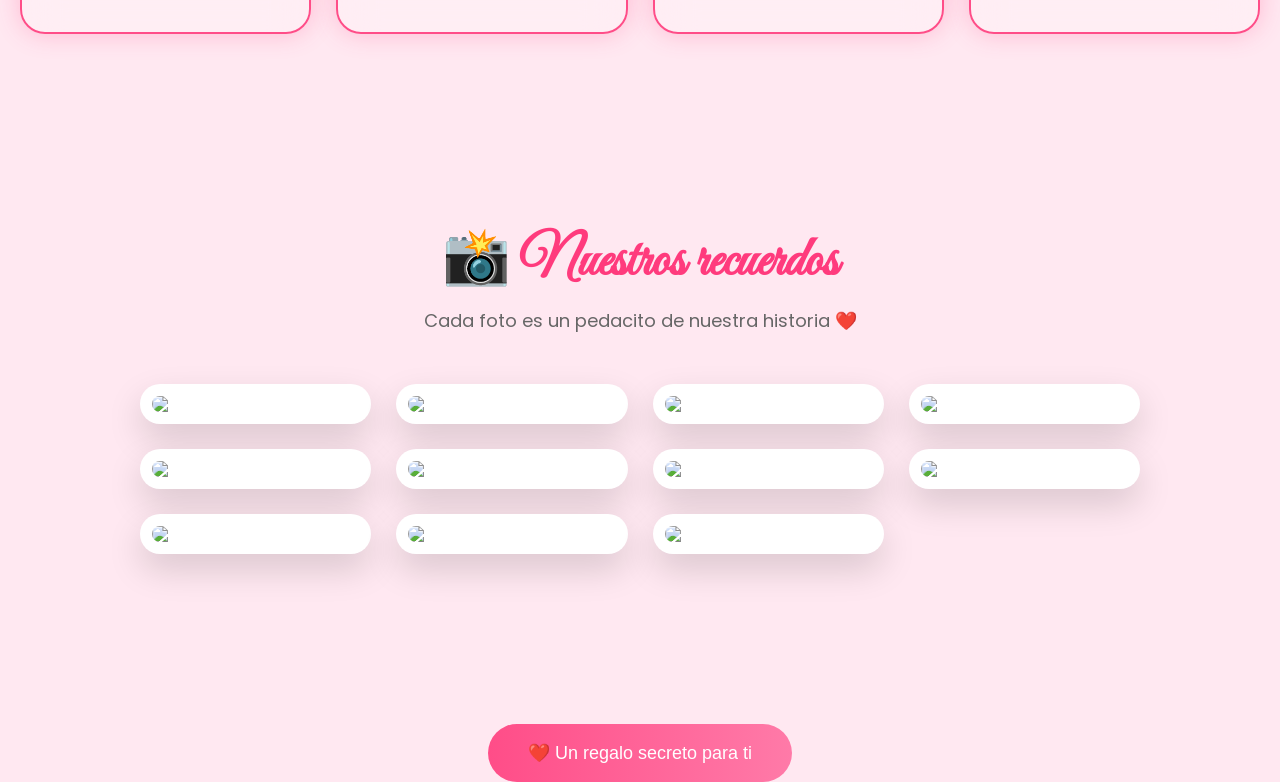
==== commit 3b3c9ea0: "Update index.html" ====
--- a/index.html
+++ b/index.html
@@ -182,7 +182,7 @@
 
 <p>Tercer juego del mes</p>
 
-<button onclick="window.location.href='/juego3/index.HTML'">Abrir juego</button>
+<button onclick="window.location.href='juego3/juego3.HTML'">Abrir juego</button>
 
 <div class="reward" id="reward3"></div>
 
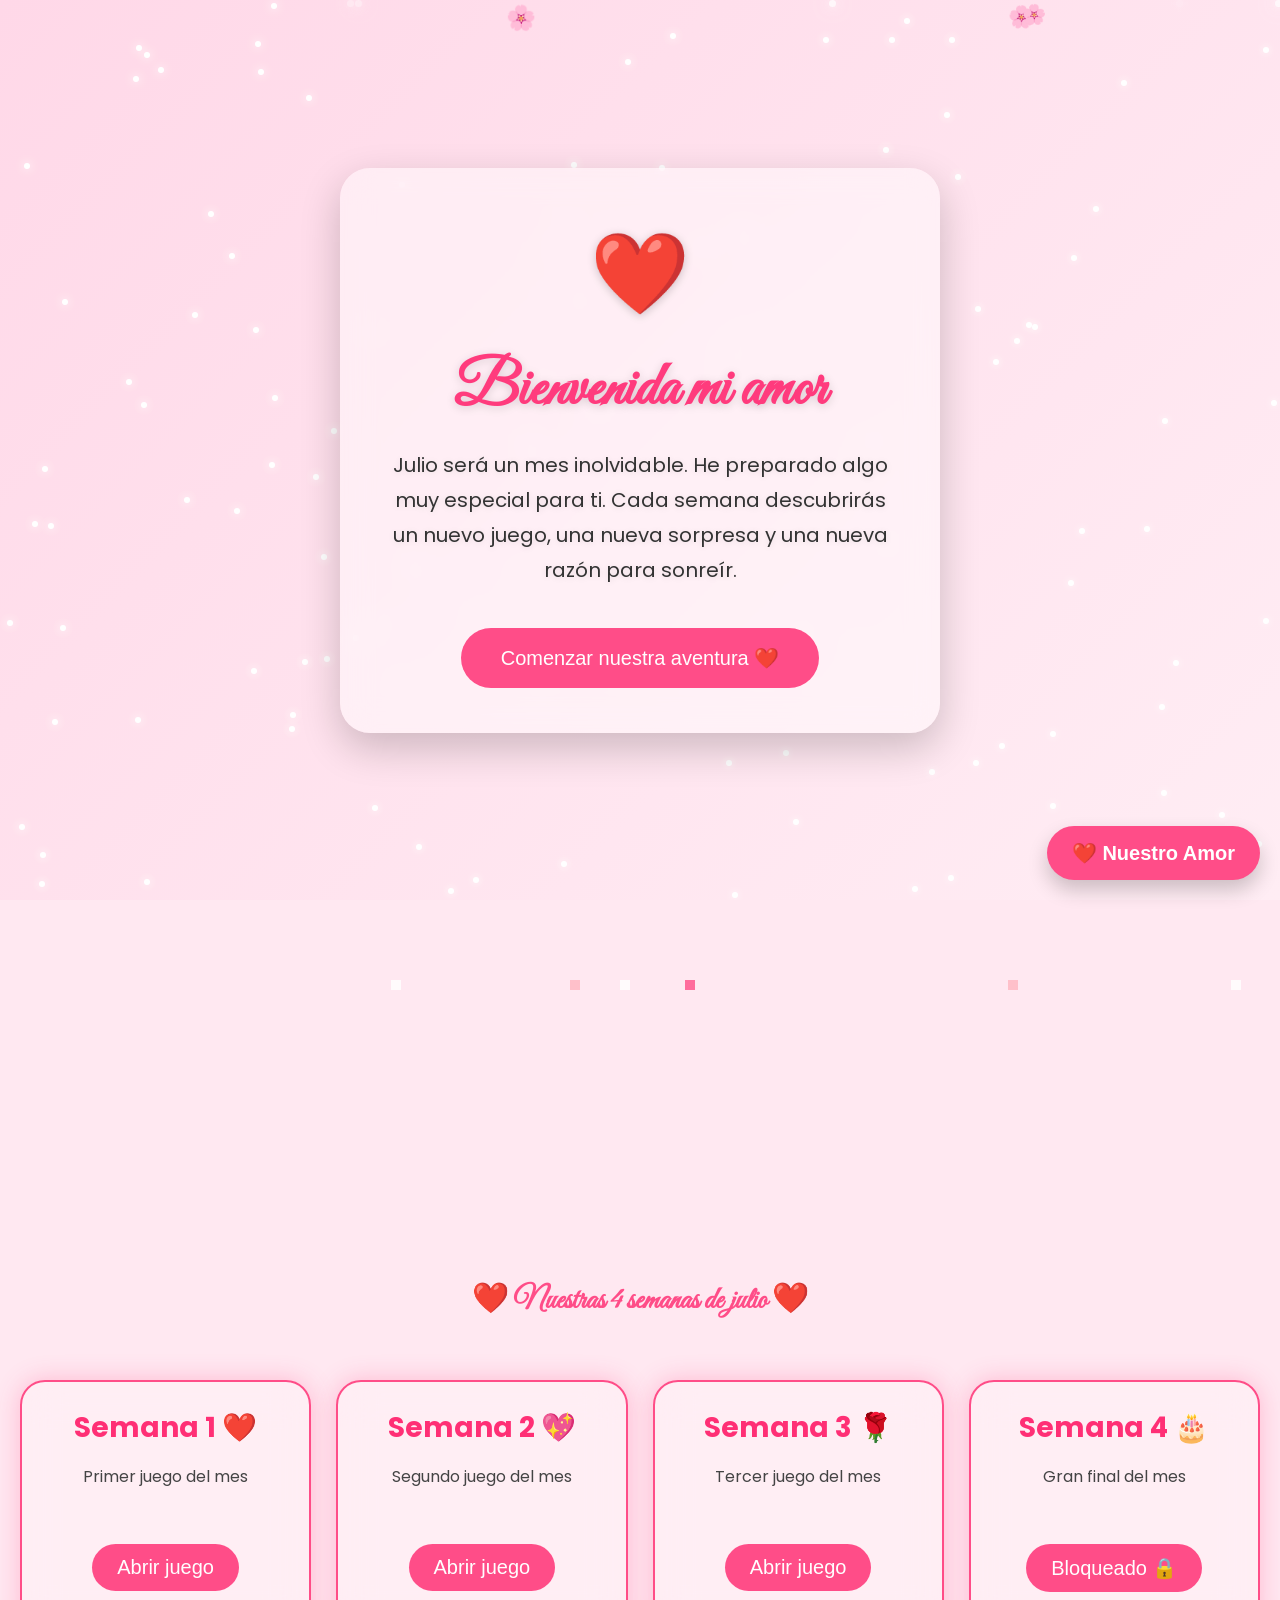
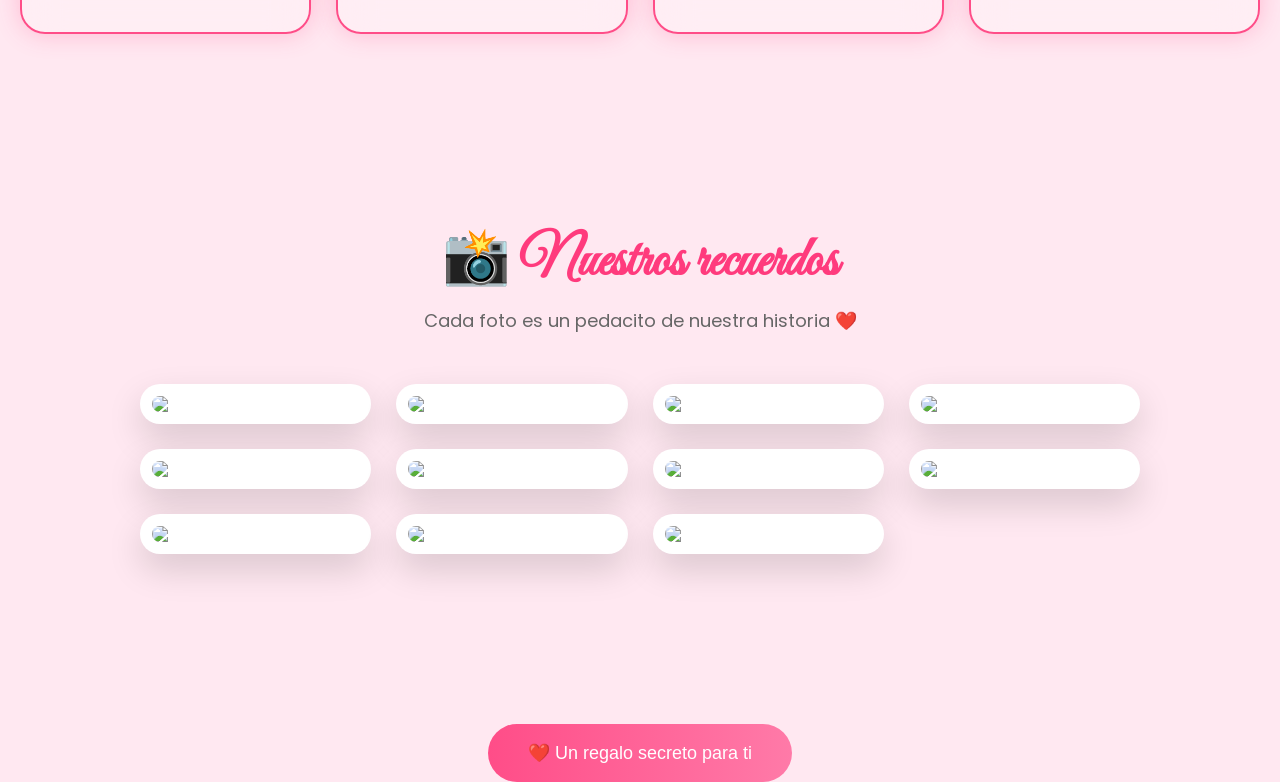
==== commit 6fdddfd9: "Update index.html" ====
--- a/index.html
+++ b/index.html
@@ -182,7 +182,7 @@
 
 <p>Tercer juego del mes</p>
 
-<button onclick="window.location.href='juego3/juego3.HTML'">Abrir juego</button>
+<button onclick="window.location.href='juego3.html'">Abrir juego</button>
 
 <div class="reward" id="reward3"></div>
 
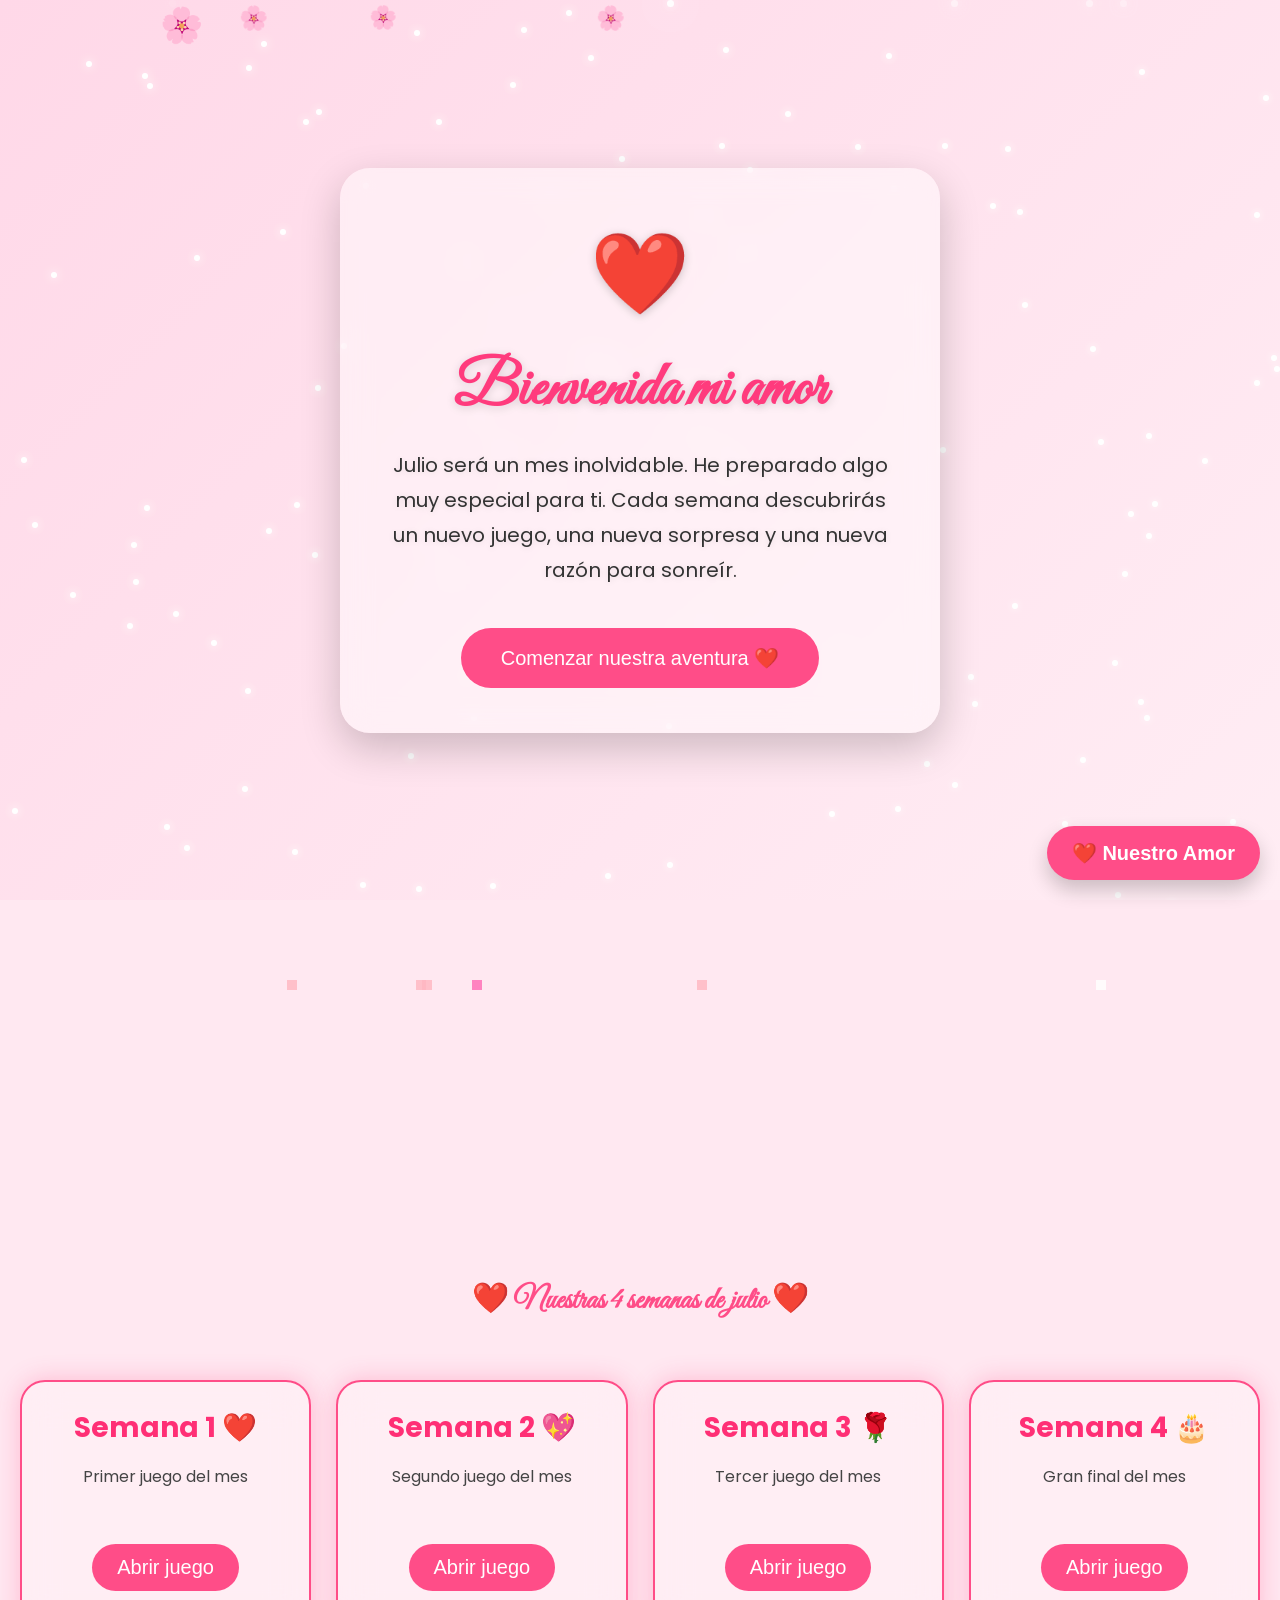
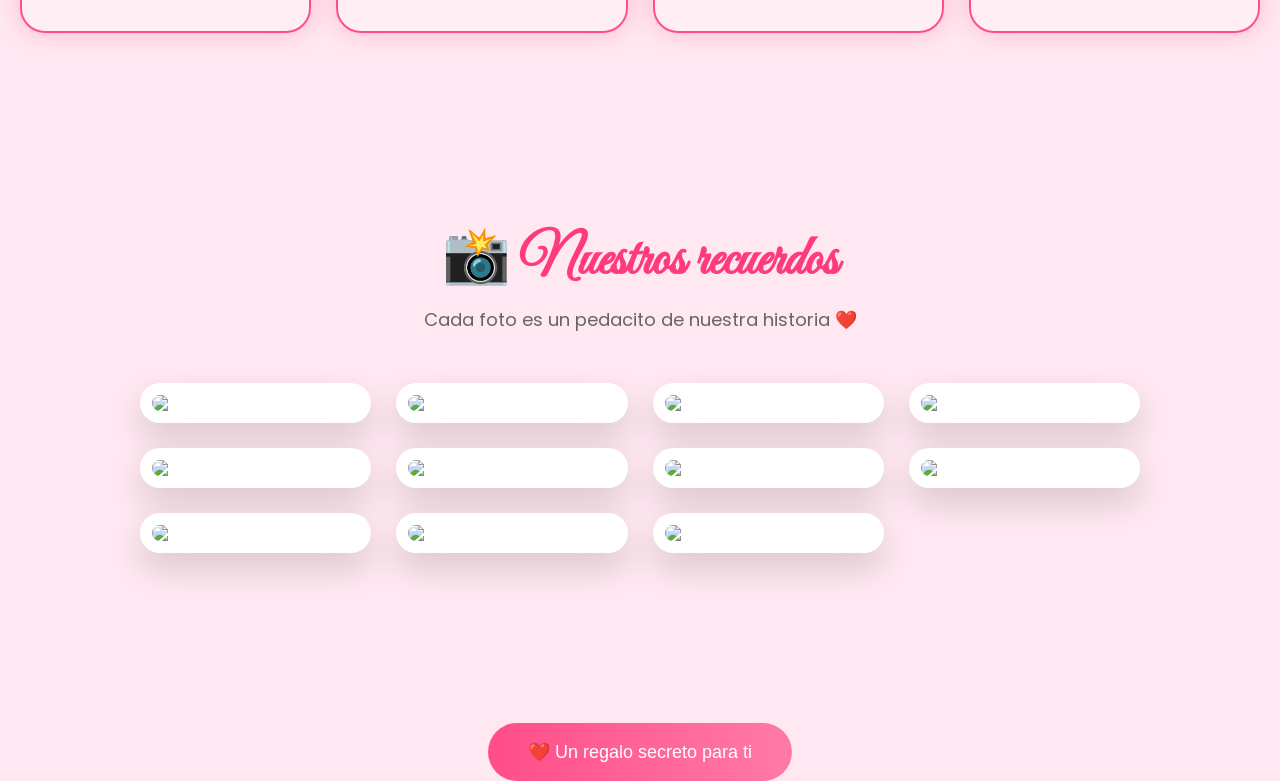
==== commit 156d303d: "Update index.html" ====
--- a/index.html
+++ b/index.html
@@ -189,13 +189,13 @@
 </div>
 
 <!-- Semana 4 -->
-<div class="week-card locked" id="week4">
+<div class="week-card unlocked" id="week4">
 
 <h3>Semana 4 🎂</h3>
 
 <p>Gran final del mes</p>
 
-<button disabled>Bloqueado 🔒</button>
+<button onclick="window.location.href='juego4/juego4.html'">Abrir juego</button>
 
 <div class="reward" id="reward4"></div>
 
